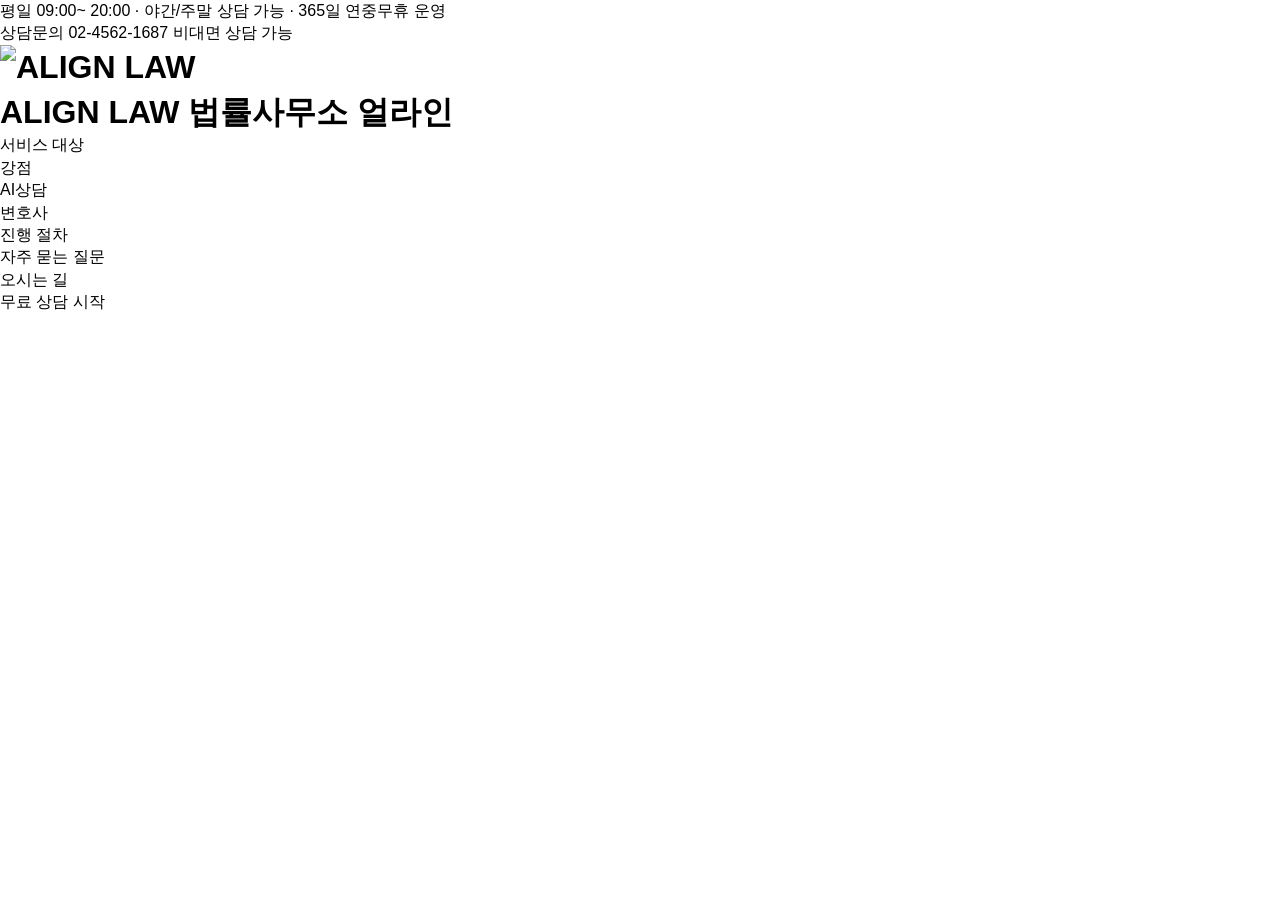
==== align-law/index.html @ 057190cd "Add files via upload" ====
<!DOCTYPE html>
<html lang="en">
<head>
    <meta charset="UTF-8">
    <meta name="viewport" content="width=device-width, initial-scale=1.0">
    <title>Align Law</title>
    <link rel="stylesheet" href="../css/default.css">
    <link rel="stylesheet" href="../assets/css/font.css">
    <link rel="stylesheet" href="../align law/css/main.css">
</head>
<body>
    <div class="top-bar">
        <div class="inner">
            <div class="top-left">
                <span>평일 09:00~ 20:00 ·</span>
                <span>야간/주말 상담 가능 ·</span>
                <span>365일 연중무휴 운영</span>
            </div>
            <div class="top-right">
                <span>상담문의</span>
                <a href="tel:02-4562-1687" class="gap">02-4562-1687</a>
                <span>비대면 상담 가능</span>
            </div>
        </div>
    </div>
    <header id="header">
        <div class="inner">
            <h1 class="logo">
                <a href="#">
                    <img src="img/logo.png" alt="ALIGN LAW">
                    <div class="logo-text">
                        <span class="logo-title">ALIGN LAW</span>
                        <span class="logo-sub">법률사무소 얼라인</span>
                    </div>
                </a>
            </h1>
            <nav class="gnb is-open">
                <ul>
                    <li><a href="#">서비스 대상</a></li>
                    <li><a href="#">강점</a></li>
                    <li><a href="#">AI상담</a></li>
                    <li><a href="#">변호사</a></li>
                    <li><a href="#">진행 절차</a></li>
                    <li><a href="#">자주 묻는 질문</a></li>
                    <li><a href="#">오시는 길</a></li>
                </ul>
            </nav>
            <div class="header-btn">
                <a href="#">무료 상담 시작</a>
            </div>
            <button class="menu-btn is-open" type="button" aria-label="메뉴 열기">
                <span></span>
                <span></span>
                <span></span>
            </button>
        </div>
    </header>
    <section>
    </section>
</body>
</html>
---- css/default.css ----
/* ============================================================
   reset.css
   Responsive Reset — Mobile / iOS / Android / Desktop
   ============================================================ */


/* ------------------------------------------------------------
   1. Box Sizing
   ------------------------------------------------------------ */
*,
*::before,
*::after {
  box-sizing: border-box;
}


/* ------------------------------------------------------------
   2. Reset Margin & Padding
   ------------------------------------------------------------ */
* {
  margin: 0;
  padding: 0;
}


/* ------------------------------------------------------------
   3. Root / HTML
   ------------------------------------------------------------ */
html {
  -webkit-text-size-adjust: 100%;
  text-size-adjust: 100%;
  /* scroll-behavior는 전역 설정 대신 필요한 곳에 개별 적용 권장 */
}


/* ------------------------------------------------------------
   4. Body
   ------------------------------------------------------------ */
body {
  min-height: 100dvh;
  line-height: 1.5;
  text-rendering: optimizeSpeed;
  -webkit-font-smoothing: antialiased;
  -moz-osx-font-smoothing: grayscale;
  overflow-x: hidden;
}

/* overflow-x 양쪽 차단 */
html {
  overflow-x: hidden;
}


/* ------------------------------------------------------------
   5. Typography
   ------------------------------------------------------------ */
h1, h2, h3, h4, h5, h6, p {
  overflow-wrap: break-word;
  word-break: keep-all; /* 한국어 줄바꿈 최적화 */
}


/* ------------------------------------------------------------
   6. Lists
   ------------------------------------------------------------ */
ul,
ol {
  list-style: none;
}


/* ------------------------------------------------------------
   7. Links
   ------------------------------------------------------------ */
a {
  color: inherit;
  text-decoration: none;
}


/* ------------------------------------------------------------
   8. Media
   ------------------------------------------------------------ */
img,
picture,
video,
canvas,
svg {
  display: block;
  max-width: 100%;
  vertical-align: middle; /* 인라인 이미지 하단 틈새 제거 */
}

/* 이미지 비율 유지 */
img {
  height: auto;
}


/* ------------------------------------------------------------
   9. Form Elements
   ------------------------------------------------------------ */
input,
button,
textarea,
select {
  font: inherit;
  color: inherit;
  background: none;
  border: none;
  padding: 0;
}

/* iOS 기본 스타일 제거 */
button,
input[type="button"],
input[type="submit"],
input[type="reset"],
input,
textarea,
select {
  appearance: none;
  -webkit-appearance: none;
  border-radius: 0;
}

/* 버튼 커서 */
button,
[type="button"],
[type="submit"],
[type="reset"],
[role="button"] {
  cursor: pointer;
}

/* Textarea */
textarea {
  resize: vertical;
}

/* Remove iOS input inner shadow */
input:not([type="range"]),
textarea {
  -webkit-appearance: none;
}


/* ------------------------------------------------------------
   10. Tables
   ------------------------------------------------------------ */
table {
  border-collapse: collapse;
  border-spacing: 0;
}


/* ------------------------------------------------------------
   11. Accessibility
   ------------------------------------------------------------ */
/* 포커스 링 — 완전 제거 대신 커스텀 유지 (접근성) */
:focus {
  outline: none;
}
:focus-visible {
  outline: 2px solid currentColor;
  outline-offset: 2px;
}

/* 스크린리더 전용 숨김 유틸 */
.sr-only {
  position: absolute;
  width: 1px;
  height: 1px;
  padding: 0;
  margin: -1px;
  overflow: hidden;
  clip: rect(0, 0, 0, 0);
  white-space: nowrap;
  border: 0;
}

/* 모션 감소 설정 대응 */
@media (prefers-reduced-motion: reduce) {
  *,
  *::before,
  *::after {
    animation-duration: 0.01ms !important;
    animation-iteration-count: 1 !important;
    transition-duration: 0.01ms !important;
    scroll-behavior: auto !important;
  }
}

/* hidden 속성 보장 */
[hidden] {
  display: none !important;
}


/* ------------------------------------------------------------
   12. Touch / Tap 최적화
   ------------------------------------------------------------ */
a,
button {
  -webkit-tap-highlight-color: transparent;
}

button,
a,
input,
select,
textarea {
  touch-action: manipulation;
}


/* ------------------------------------------------------------
   13. Inherit (선택적)
   ------------------------------------------------------------ */
/* 일부 브라우저에서 상속 누락 보완 */
fieldset {
  border: none;
}

legend {
  padding: 0;
}

/* hr 기본 스타일 초기화 */
hr {
  border: none;
  border-top: 1px solid currentColor;
  margin: 0;
}
---- assets/css/font.css ----
/* assets/css/font.css */

/* 프리탠다드 가변(varible) 폰트 섡언 */
@font-face {
    font-family: 'pretendard-VF';
    src: url(../font/PretendardVariable.woff2) format(woff2-variations);
    font-weight: 100 900;
    font-style: normal;
    font-display: swap;
}

/* suit 가변(varible) 폰트 선언 */
@font-face {
    font-family: 'SUIT-VF';
    src: url(../font/SUIT-Variable.woff2) format(woff2-variations);
    font-weight: 100 900;
    font-style: normal;
    font-display: swap;
}

/* 웹사이트의 기본 본문 폰트 전체 선언 */
body {
    font-family: 'pretendard-VF',-apple-system, sans-serif;
    font-weight: 400;
    line-height: 1.4;
}

/* @theme {
    --font-sans: 'pretendard-VF',-apple-system, sans-serif;
} */
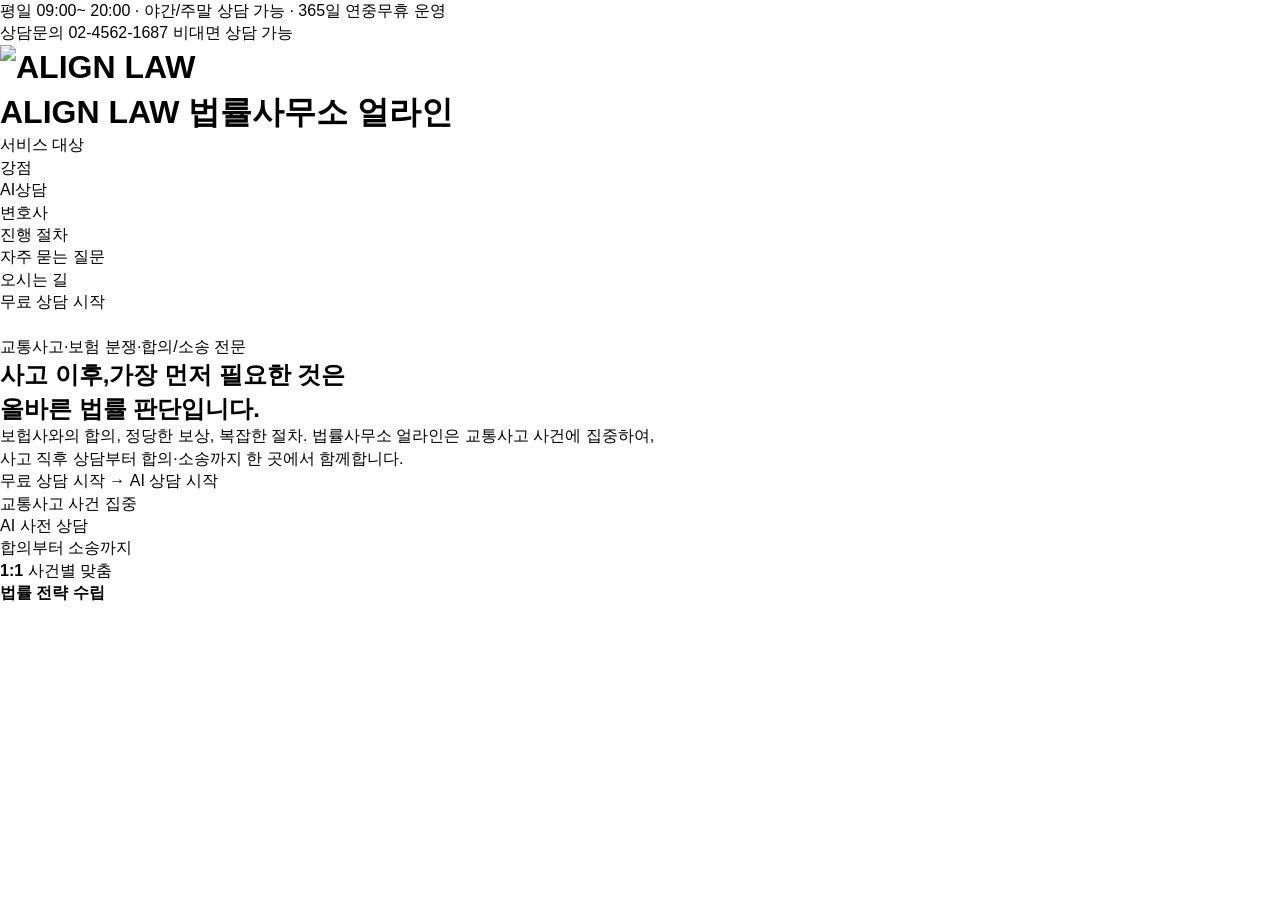
==== commit 401ead4e: "Add files via upload" ====
--- a/align-law/index.html
+++ b/align-law/index.html
@@ -55,7 +55,64 @@
             </button>
         </div>
     </header>
-    <section>
-    </section>
+    <script>
+            const menuBtn = document.querySelector(".menu-btn");
+            const gnb = document.querySelector(".gnb");
+
+            menuBtn.addEventListener("click", () => {
+                menuBtn.classList.toggle("is-open");
+                gnb.classList.toggle("is-open");
+
+                if(menuBtn.classList.contains("is-open")) {
+                console.log("열려있어!")
+                }   else {
+                console.log("닫혀있어!")
+                }
+            })
+            
+            const gnbLink = document.querySelectorAll(".gnb a");
+            gnbLink.forEach((link) => {
+                link.addEventListener("click",() =>{
+                    menuBtn.classList.remove("is-open");
+                    gnb.classList.remove("is-open");
+                })
+            })
+        </script>
+        <section class="hero-sec">
+            <div class="inner">
+                <div class="hero-content">
+                    <div class="tag">
+                        교통사고·보험 분쟁·합의/소송 전문
+                    </div>
+                    <h1>사고 이후,가장 먼저 필요한 것은<br>올바른 <span>법률 판단</span>입니다.</h1>
+                    <p>보헙사와의 합의, 정당한 보상, 복잡한 절차. 법률사무소 얼라인은 교통사고 사건에 집중하여,<br>사고 직후 상담부터 합의·소송까지 한 곳에서 함께합니다.</p>
+                    <div class="hero-btn">
+                        <a href="#" class="btn btn-gold">무료 상담 시작 →</a>
+                        <a href="#" class="btn btn-dark">AI 상담 시작</a>
+                    </div>
+                    <ul class="hero-info">
+                        <li>
+                            <img class="icon" src="img/check.svg" alt="">
+                            <span>교통사고 사건 집중</span>
+                        </li>
+                        <li>
+                            <img class="icon" src="img/check.svg" alt="">
+                            <span>AI 사전 상담</span>
+                        </li>
+                        <li>
+                            <img class="icon" src="img/check.svg" alt="">
+                            <span>합의부터 소송까지</span>
+                        </li>
+                    </ul>                    
+                </div>
+                <div class="hero-img">
+                    <img src="../align law/img/head.png" alt="">
+                    <div class="career-box">
+                        <strong class="career-num">1:1</strong>
+                        <span>사건별 맞춤<br><strong class="career-txt">법률 전략 수립</strong></span>
+                    </div>
+                </div>
+            </div>
+        </section>
 </body>
 </html>
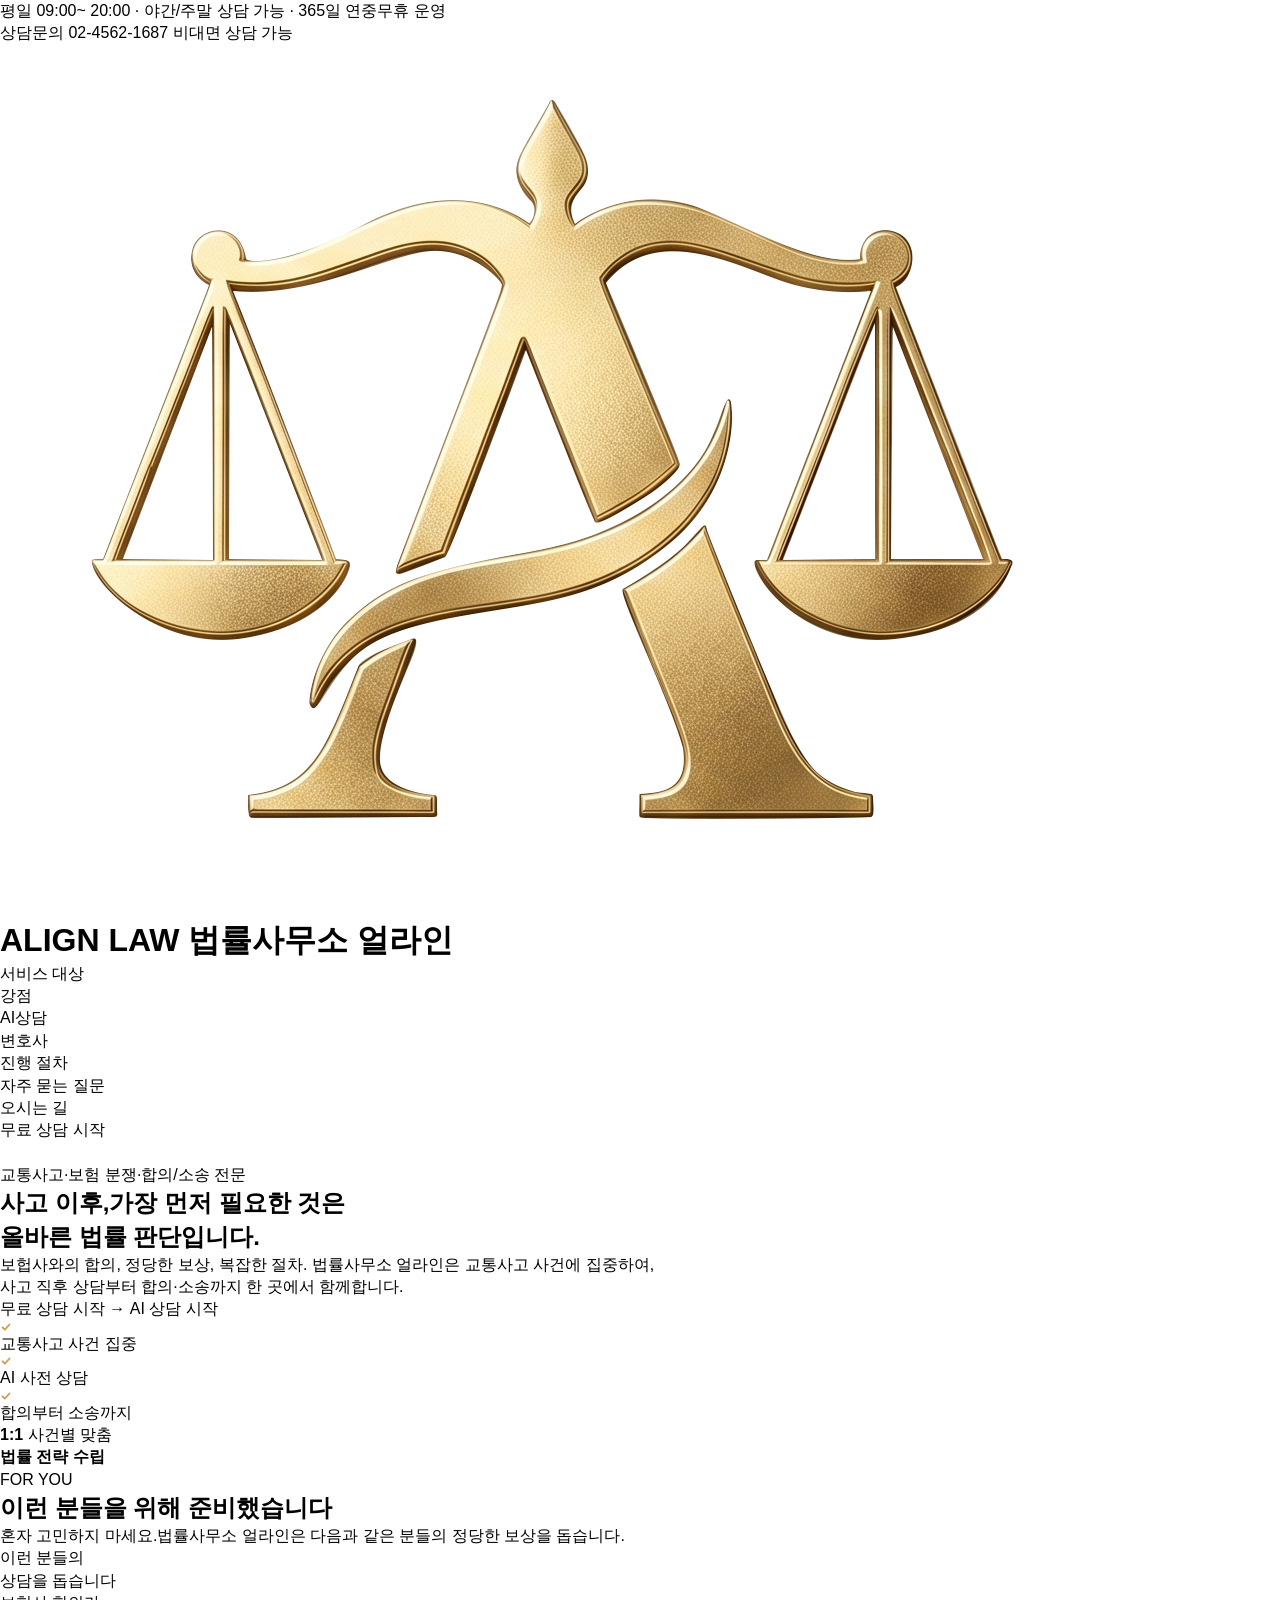
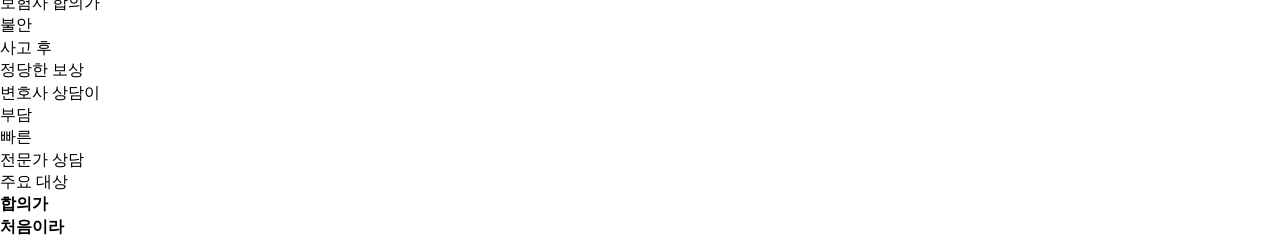
==== commit 3330c4ab: "Add files via upload" ====
--- a/align-law/index.html
+++ b/align-law/index.html
@@ -78,7 +78,7 @@
                 })
             })
         </script>
-        <section class="hero-sec">
+    <section class="hero-sec">
             <div class="inner">
                 <div class="hero-content">
                     <div class="tag">
@@ -113,6 +113,38 @@
                     </div>
                 </div>
             </div>
-        </section>
+    </section>
+    <section class="foryou-sec">
+        <div class="inner">
+            <div class="sec-title">
+                <span class="sub-title">FOR YOU</span>
+                <h2>이런 분들을 위해 준비했습니다</h2>
+                <p>혼자 고민하지 마세요.법률사무소 얼라인은 다음과 같은 분들의 정당한 보상을 돕습니다.</p>
+            </div>
+            <div class="circle">
+                <div class="circle-bg"></div>
+                <div class="center-txt">
+                    <p>이런 분들의</p>
+                    <p>상담을 돕습니다</p>
+                </div>
+                <div class="item item01">
+                    <p>보험사 합의가<br>불안</p>
+                </div>
+                <div class="item item02">
+                    <p>사고 후<br>정당한 보상</p>
+                </div>
+                <div class="item item03">
+                    <p>변호사 상담이<br>부담</p>
+                </div>
+                <div class="item item04">
+                    <p>빠른<br>전문가 상담</p>
+                </div>
+                <div class="item item05">
+                    <p>주요 대상</p>
+                    <strong>합의가<br>처음이라</strong>
+                </div>
+            </div>
+        </div>
+    </section>
 </body>
 </html>
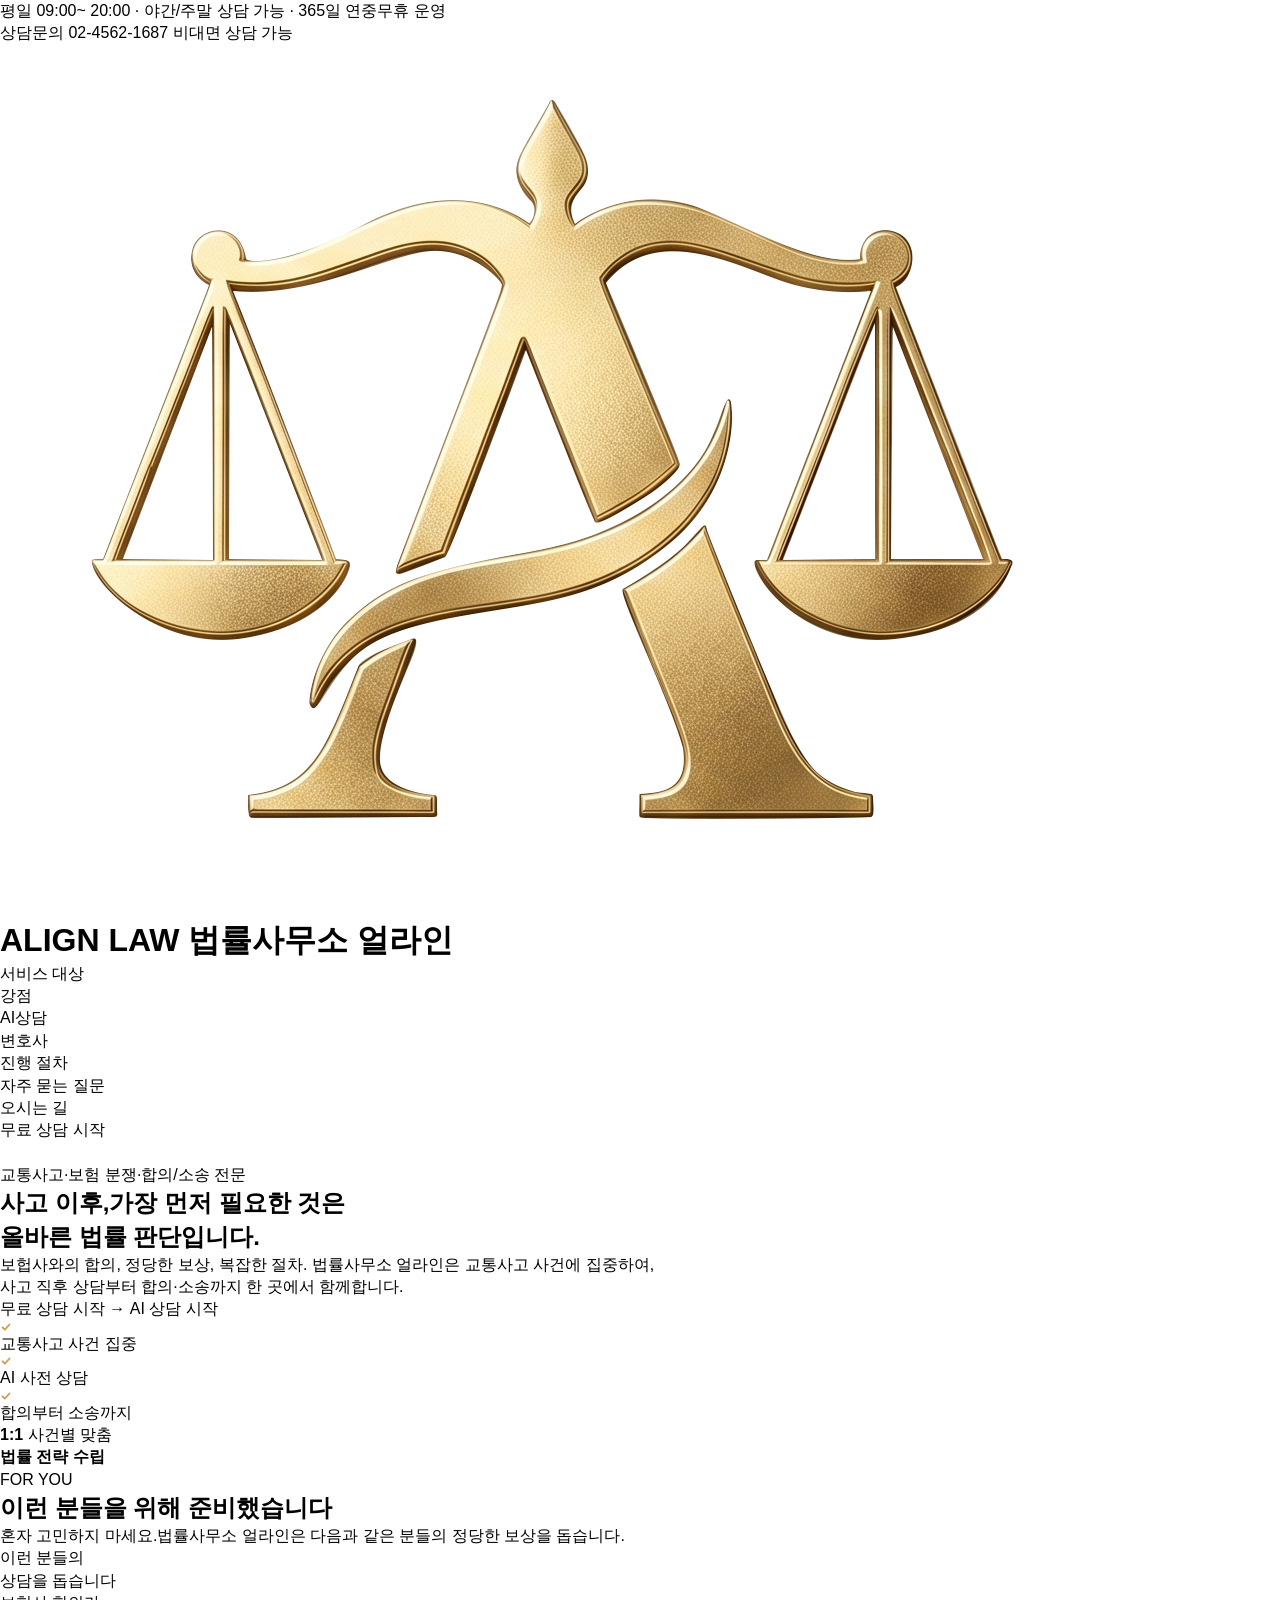
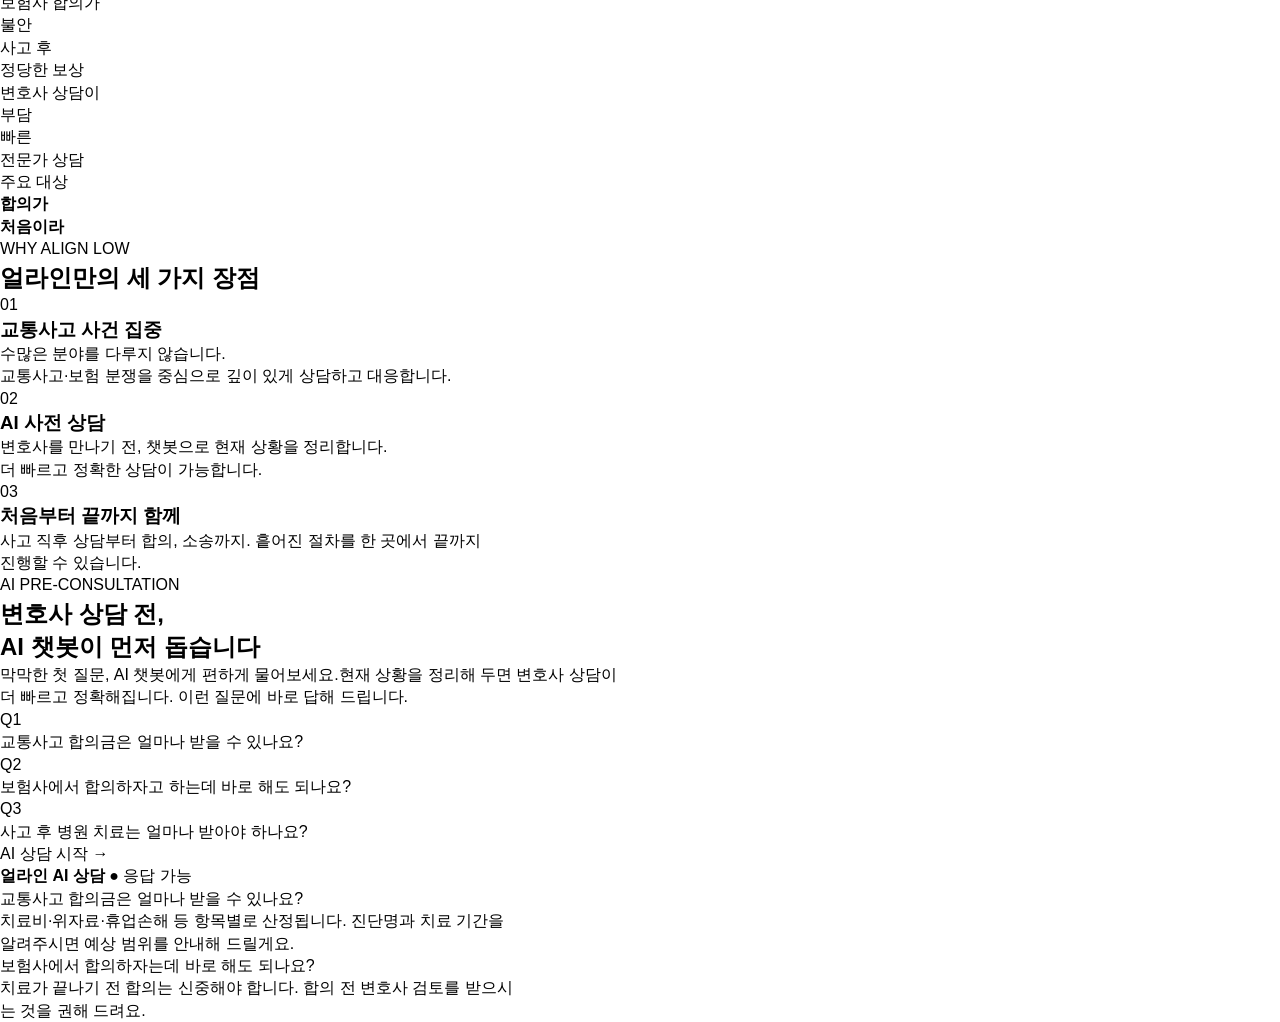
==== commit a350d9fc: "Add files via upload" ====
--- a/align-law/index.html
+++ b/align-law/index.html
@@ -34,7 +34,7 @@
                     </div>
                 </a>
             </h1>
-            <nav class="gnb is-open">
+            <nav class="gnb">
                 <ul>
                     <li><a href="#">서비스 대상</a></li>
                     <li><a href="#">강점</a></li>
@@ -87,7 +87,10 @@
                     <h1>사고 이후,가장 먼저 필요한 것은<br>올바른 <span>법률 판단</span>입니다.</h1>
                     <p>보헙사와의 합의, 정당한 보상, 복잡한 절차. 법률사무소 얼라인은 교통사고 사건에 집중하여,<br>사고 직후 상담부터 합의·소송까지 한 곳에서 함께합니다.</p>
                     <div class="hero-btn">
-                        <a href="#" class="btn btn-gold">무료 상담 시작 →</a>
+                        <a href="#" class="btn btn-gold">
+                            <span>무료 상담 시작</span>
+                            <span>→</span>
+                        </a>
                         <a href="#" class="btn btn-dark">AI 상담 시작</a>
                     </div>
                     <ul class="hero-info">
@@ -122,9 +125,10 @@
                 <p>혼자 고민하지 마세요.법률사무소 얼라인은 다음과 같은 분들의 정당한 보상을 돕습니다.</p>
             </div>
             <div class="circle">
+                <div class="circle-bg-outline"></div>
                 <div class="circle-bg"></div>
                 <div class="center-txt">
-                    <p>이런 분들의</p>
+                    <p class="sub-txt">이런 분들의</p>
                     <p>상담을 돕습니다</p>
                 </div>
                 <div class="item item01">
@@ -146,5 +150,115 @@
             </div>
         </div>
     </section>
+    <section class="why-sec">
+        <div class="inner">
+            <div class="section-title">
+                <span class="why-sub-title">WHY ALIGN LOW</span>
+                <h2>얼라인만의 세 가지 장점</h2>
+            </div>
+            <ul class="why-list">
+                <li>
+                    <div class="why-top">
+                        <div class="why-icon">
+                            <img src="../align law/img/icon01.svg" alt="">
+                        </div>
+                        <span class="why-num">01</span>
+                    </div>
+                    <h3 class="why-title">교통사고 사건 집중</h3>
+                    <p>수많은 분야를 다루지 않습니다.<br>교통사고·보험 분쟁을 중심으로 깊이 있게 상담하고 대응합니다.</p>
+                </li>
+                <li>
+                    <div class="why-top">
+                        <div class="why-icon">
+                            <img src="../align law/img/icon02.svg" alt="">
+                        </div>
+                        <span class="why-num">02</span>
+                    </div>
+                    <h3 class="why-title">AI 사전 상담</h3>
+                    <p>변호사를 만나기 전, 챗봇으로 현재 상황을 정리합니다.<br>더 빠르고 정확한 상담이 가능합니다.</p>
+                </li>
+                <li>
+                    <div class="why-top">
+                        <div class="why-icon">
+                            <img src="../align law/img/icon03.svg" alt="">
+                        </div>
+                        <span class="why-num">03</span>
+                    </div>
+                    <h3 class="why-title">처음부터 끝까지 함께</h3>
+                    <p>사고 직후 상담부터 합의, 소송까지. 흩어진 절차를 한 곳에서 끝까지<br>진행할 수 있습니다.</p>
+                </li>
+            </ul>
+        </div>
+    </section>
+    <section class="chat-sec">
+        <div class="inner">
+        <!-- 왼쪽 -->
+            <div class="chat-content">
+                <span class="chat-sub-title">
+                    AI PRE-CONSULTATION
+                </span>
+                <h2 class="chat-title">변호사 상담 전,<br><strong>AI 챗봇</strong>이 먼저 돕습니다</h2>
+                <p class="chat-desc">
+                    막막한 첫 질문, AI 챗봇에게 편하게 물어보세요.현재 상황을 정리해 두면 변호사 상담이 <br>더 빠르고 정확해집니다. 이런 질문에 바로 답해 드립니다.
+                </p>
+                <ul class="question-list">
+                    <li>
+                        <span>Q1</span>
+                        <p>교통사고 합의금은 얼마나 받을 수 있나요?</p>
+                    </li>
+                    <li>
+                        <span>Q2</span>
+                        <p>보험사에서 합의하자고 하는데 바로 해도 되나요?</p>
+                    </li>
+                    <li>
+                        <span>Q3</span>
+                        <p>사고 후 병원 치료는 얼마나 받아야 하나요?</p>
+                    </li>
+                </ul>
+                <a href="#" class="chat-btn">
+                    <span>AI 상담 시작</span>
+                    <span>→</span>
+                </a>
+            </div>
+            <!-- 오른쪽 -->
+            <div class="chat-box">
+                <div class="chat-header">
+                    <div class="chat-profile">
+                        <div class="chat-icon">
+                            <img src="../align law/img/icon04.svg" alt="">
+                        </div>
+                        <div class="chat-info">
+                            <strong>얼라인 AI 상담</strong>
+                            <span>●</span>
+                            <span>응답 가능</span>
+                        </div>
+                    </div>
+                </div>
+                <div class="chat-body">
+                    <div class="msg user">
+                        <p>교통사고 합의금은 얼마나 받을 수 있나요?</p>
+                    </div>
+                    <div class="msg bot">
+                        <p>
+                            치료비·위자료·휴업손해 등 항목별로 산정됩니다. 진단명과 치료 기간을<br> 알려주시면 예상 범위를 안내해 드릴게요. 
+                        </p>
+                    </div>
+                    <div class="msg user">
+                        <p>보험사에서 합의하자는데 바로 해도 되나요?</p>
+                    </div>
+                    <div class="msg bot">
+                        <p>
+                            치료가 끝나기 전 합의는 신중해야 합니다. 합의 전 변호사 검토를 받으시<br>는 것을 권해 드려요.
+                        </p>
+                    </div>
+                </div>
+                <div class="typing">
+                    <span></span>
+                    <span></span>
+                    <span></span>
+                </div>
+            </div>
+    </div>
+    </section>
 </body>
 </html>
